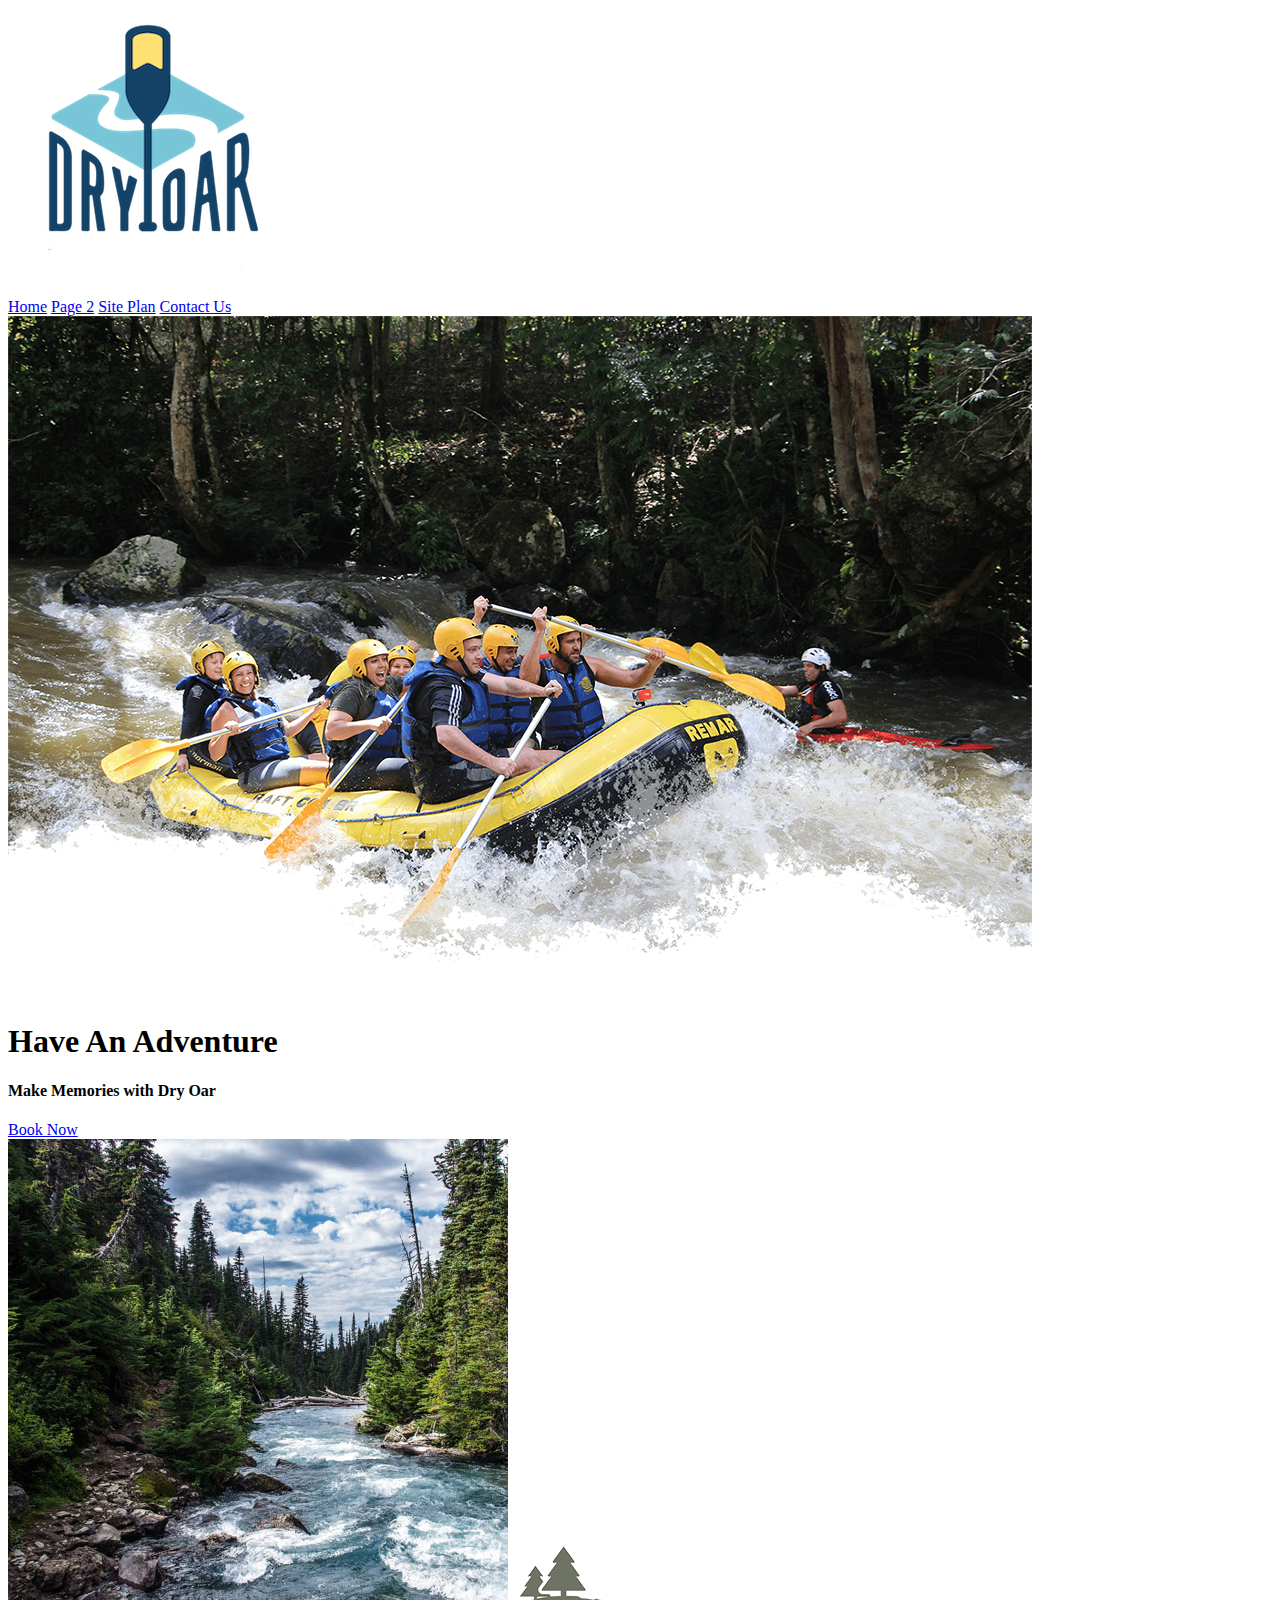
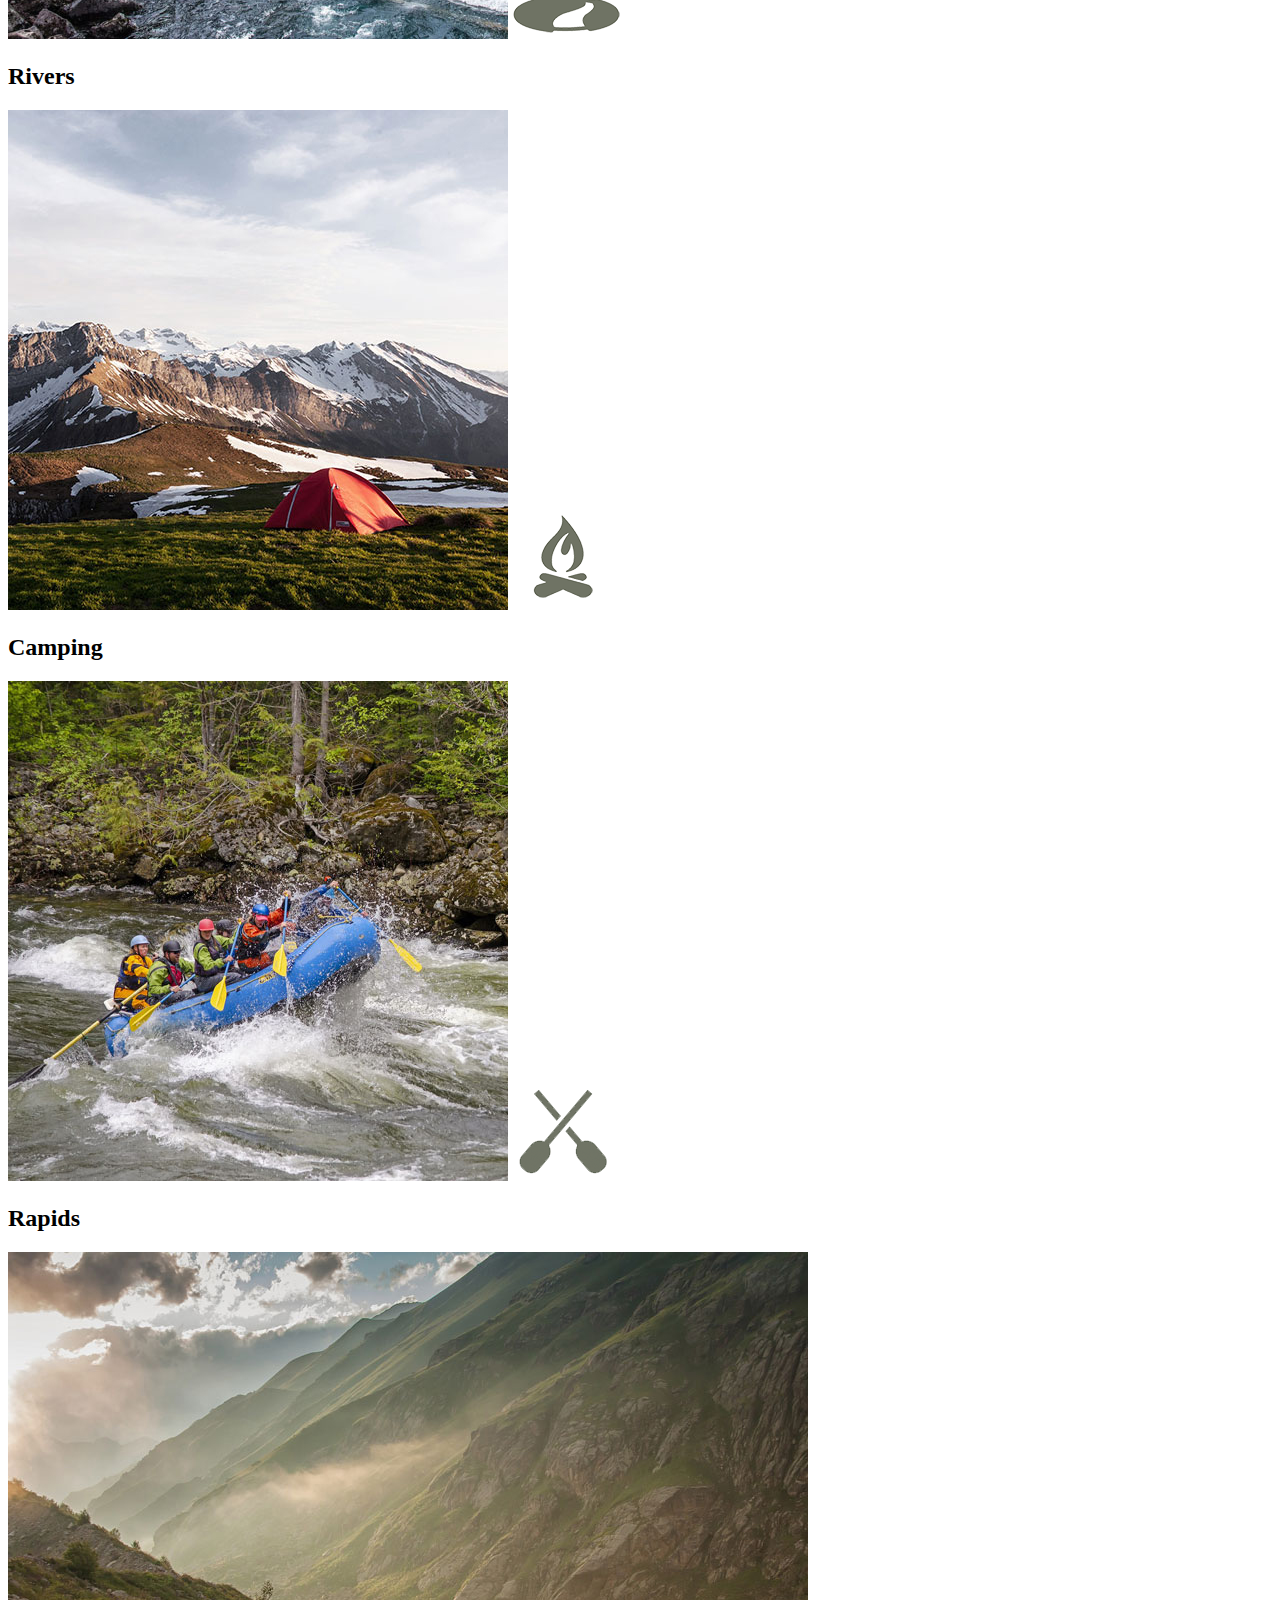
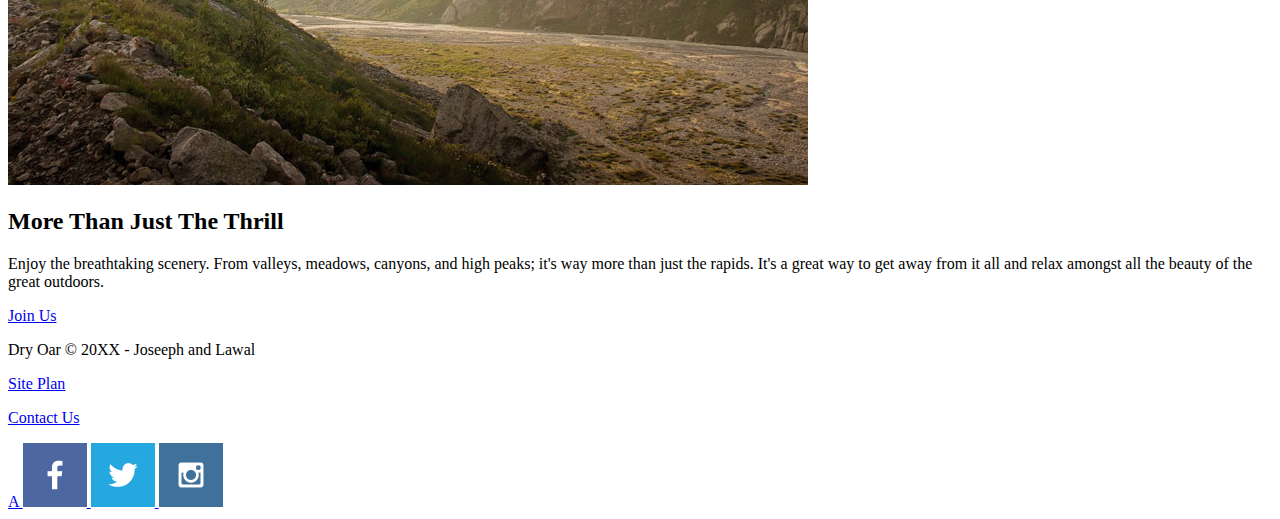
==== wwr/index.html @ 2966af1a "water rafting vcation" ====
<!DOCTYPE html>
<html lang="en">
<head>
    <meta charset="UTF-8">
    <meta http-equiv="X-UA-Compatible" content="IE=edge">
    <meta name="viewport" content="width=device-width, initial-scale=1.0">
    <title>Whitewater Rafting Vacations | Dry Oar Boating | Home</title>
</head>
<body>
    <header>
        <a id="logo_link" href="index.html">
            <img class="logo" src="images/logo.png" alt="Dry Oar Logo">
        </a>
        <nav>
            <a href="index.html">Home</a>
            <a href="#">Page 2</a>
            <a href="site-plan-rafting.html">Site Plan</a>
            <a href="contactus.html">Contact Us</a>
        </nav>
    </header>
    <div id="hero"> 
        <div id="hero-box">
            <img id="hero-img" src="images/hero.png" alt="People enjoying white water rafting"> 
        </div>
        <section id="hero-msg">
            <h1 class="home-title">Have An Adventure</h1>
            <h4>Make Memories with Dry Oar </h4>
            <div class='button-box'>
                <a class='book' href="contactus.html">Book Now</a>
            </div>
        </section>
    </div>
    <main class="home-grid">
</main>
</body>
    <section class="rivers-card">
        <img class="card-img" src="images/rivers.jpg" alt="river in forest">
        <img class="icon" src="images/river_icon.png" alt="river icon">
        <h2>Rivers</h2>
    </section>
    <section class="camping-card">
        <img class="card-img" src="images/camping.jpg" alt="tent in mountains">
        <img class="icon" src="images/fire_icon.png" alt="fire icon">
        <h2>Camping</h2>
    </section>
    <section class="rapids-card">
        <img class="card-img" src="images/rapids.jpg" alt="rafting boat">
        <img class="icon" src="images/oars.png" alt="oars icon">
        <h2>Rapids</h2>
    </section>
    <img class="mountains" src="images/mountains.jpg" alt="Misty mountains">
    <section class="msg">
        <h2>More Than Just The Thrill</h2>
        <p>Enjoy the breathtaking scenery. From valleys, meadows, canyons, and high peaks; it's way more than just the rapids. It's a great way to get away from it all and relax amongst all the beauty of the great outdoors. </p>
        <a class='join' href="rivers.html">Join Us</a>
    </section>
</main>
<footer>
    <p>Dry Oar &copy; 20XX - Joseeph and Lawal</p>
    <p><a href="site-plan-rafting.html">Site Plan</a></p>
    <p><a href="contactus.html">Contact Us</a></p>
    <div class="social">
        <a href="https://facebook.com">A
            <img src="images/facebook.png" alt="fb icon">
        </a>
        <a href="https://twitter.com">
            <img src="images/twitter.png" alt="twitter icon">
        </a>
        <a href="https://instagram.com">
            <img src="images/instagram.png" alt="instagram icon">
        </a>
    </div>
</footer>
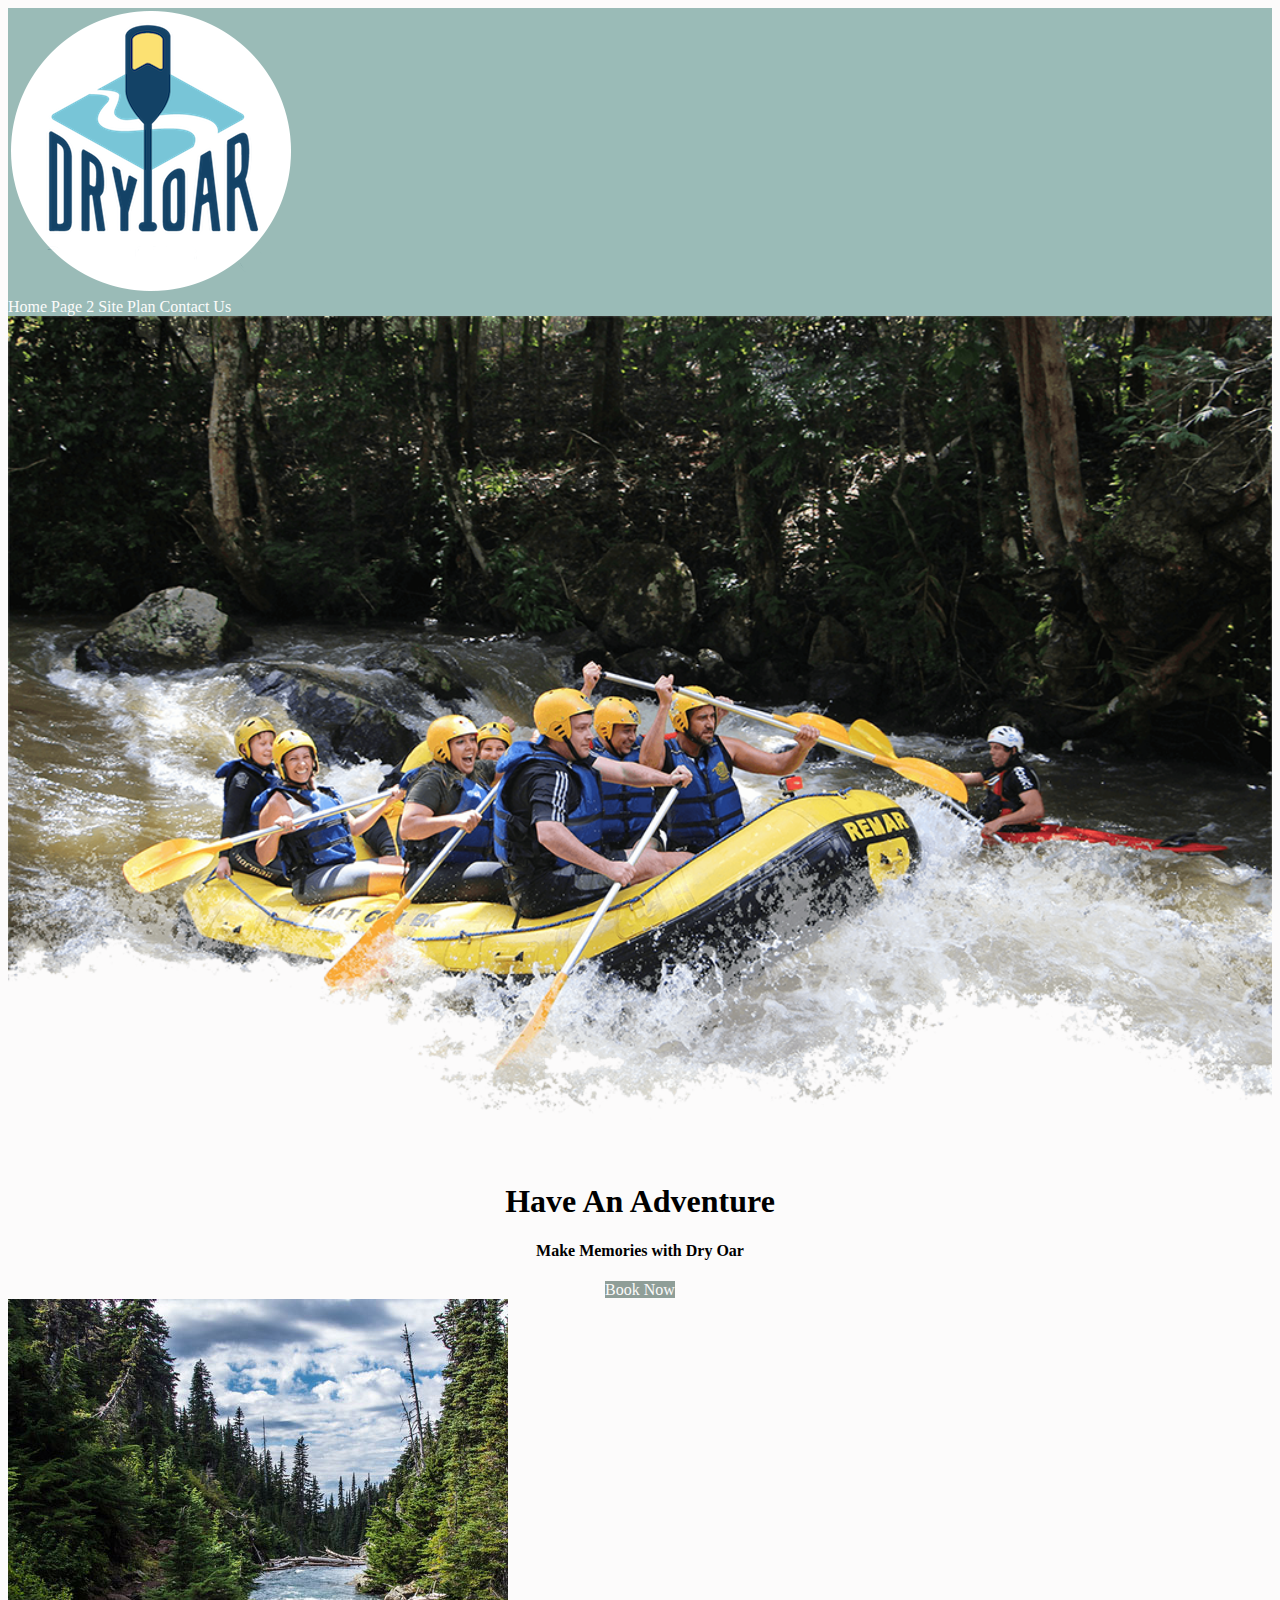
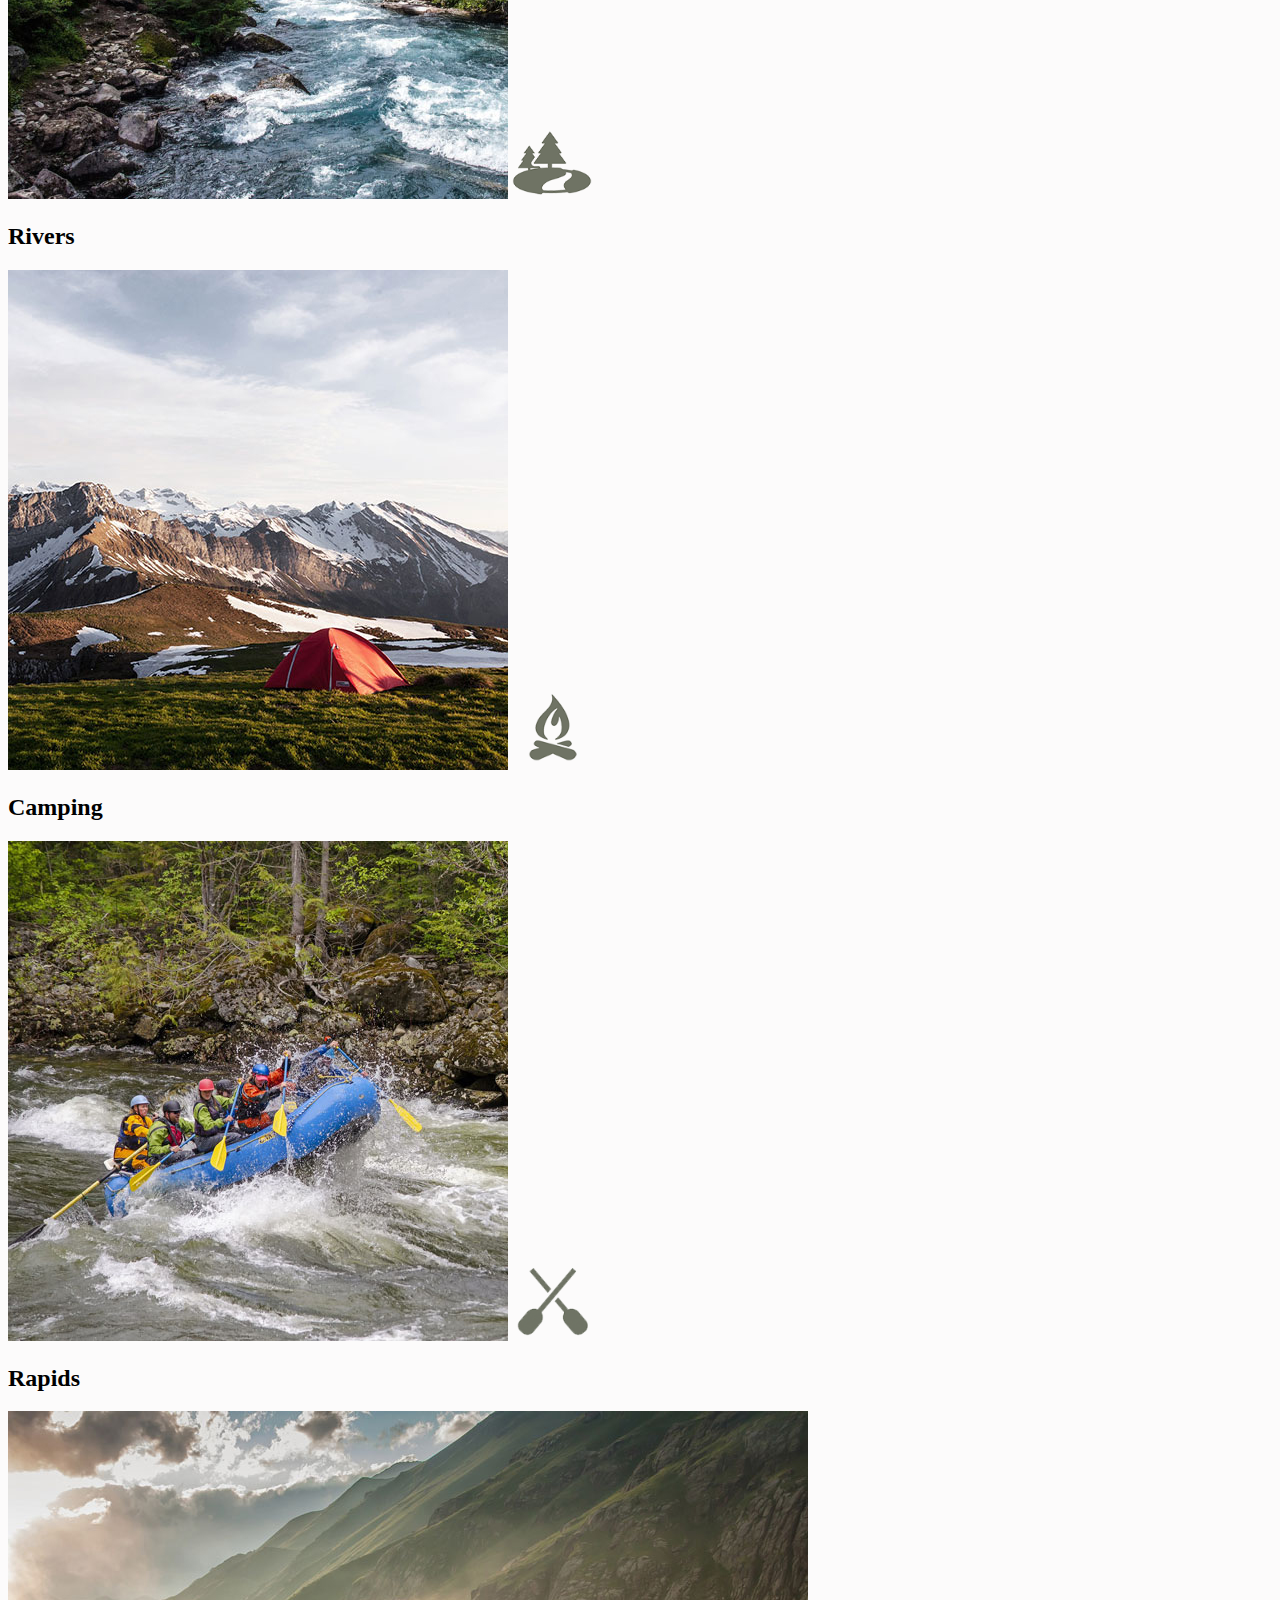
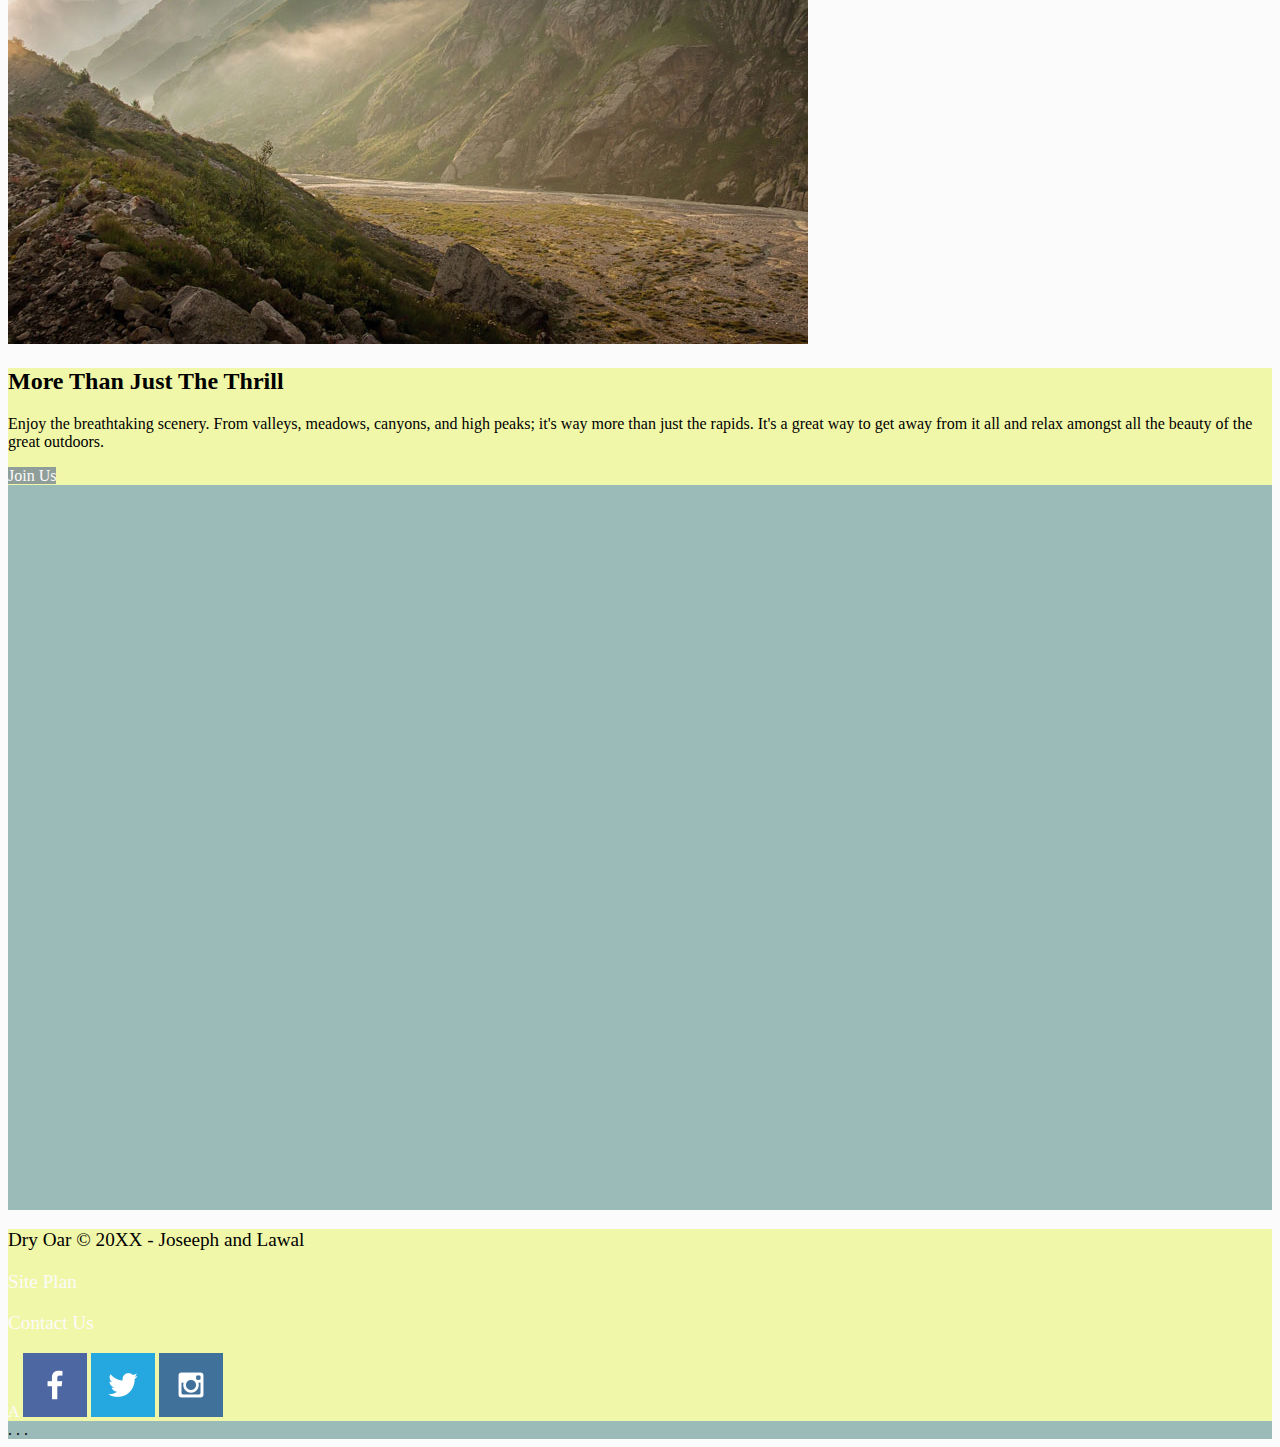
==== commit 0b4b7cbe: "style.css" ====
--- a/wwr/index.html
+++ b/wwr/index.html
@@ -1,6 +1,7 @@
 <!DOCTYPE html>
 <html lang="en">
 <head>
+    <link rel="stylesheet" href="styles/style.css">
     <meta charset="UTF-8">
     <meta http-equiv="X-UA-Compatible" content="IE=edge">
     <meta name="viewport" content="width=device-width, initial-scale=1.0">
@@ -54,6 +55,9 @@
         <p>Enjoy the breathtaking scenery. From valleys, meadows, canyons, and high peaks; it's way more than just the rapids. It's a great way to get away from it all and relax amongst all the beauty of the great outdoors. </p>
         <a class='join' href="rivers.html">Join Us</a>
     </section>
+    <div id="background">
+        
+    </div>
 </main>
 <footer>
     <p>Dry Oar &copy; 20XX - Joseeph and Lawal</p>
@@ -70,4 +74,11 @@
             <img src="images/instagram.png" alt="instagram icon">
         </a>
     </div>
-</footer>+</footer>
+<body>
+    <div id="content">
+        <header>
+    . . .
+        </footer>
+    </div>
+</body>--- a/wwr/styles/style.css
+++ b/wwr/styles/style.css
@@ -0,0 +1,71 @@
+content{
+    max-width: 1600px;
+    margin: 0 auto;
+    text-align: center; 
+  }
+nav a {
+    text-align: center;
+  }
+#hero-msg h1, #hero-msg h4 {
+    text-align: center;
+  }
+.button-box {
+    text-align: center;
+  }
+main section {
+    text-align: center;
+  }
+#background {
+    height: 725px;
+}
+body {
+    background-color: #fcfbfb; 
+}
+header {
+    background-color: rgb(154, 187, 183); 
+}
+nav a:hover {
+    background-color: black; 
+}
+.book, .join {
+    background-color: #8f9e98; 
+}
+.book:hover, .join:hover {
+    background-color: #fcfbfb; 
+}
+#background {
+    background-color: rgb(154, 187, 183);
+}
+.msg {
+    background-color: rgb(241, 247, 169);
+}
+footer {
+    background-color: rgb(241, 247, 169);
+}
+.icon {
+    width: 80px;
+}
+#hero-img {
+    width: 100%;
+}
+nav a {
+    text-align: center;
+    color: #fcfbfb;
+    text-decoration: none;
+} 
+.book, .join {
+    text-align: center;
+    color: #fcfbfb;
+    text-decoration: none;
+}
+footer a {
+    text-align: center;
+    color: #fcfbfb;
+    text-decoration: none;
+}
+footer p {
+    font-size: 1.2em;
+}  
+footer p a:hover {
+    text-decoration: underline;
+}    
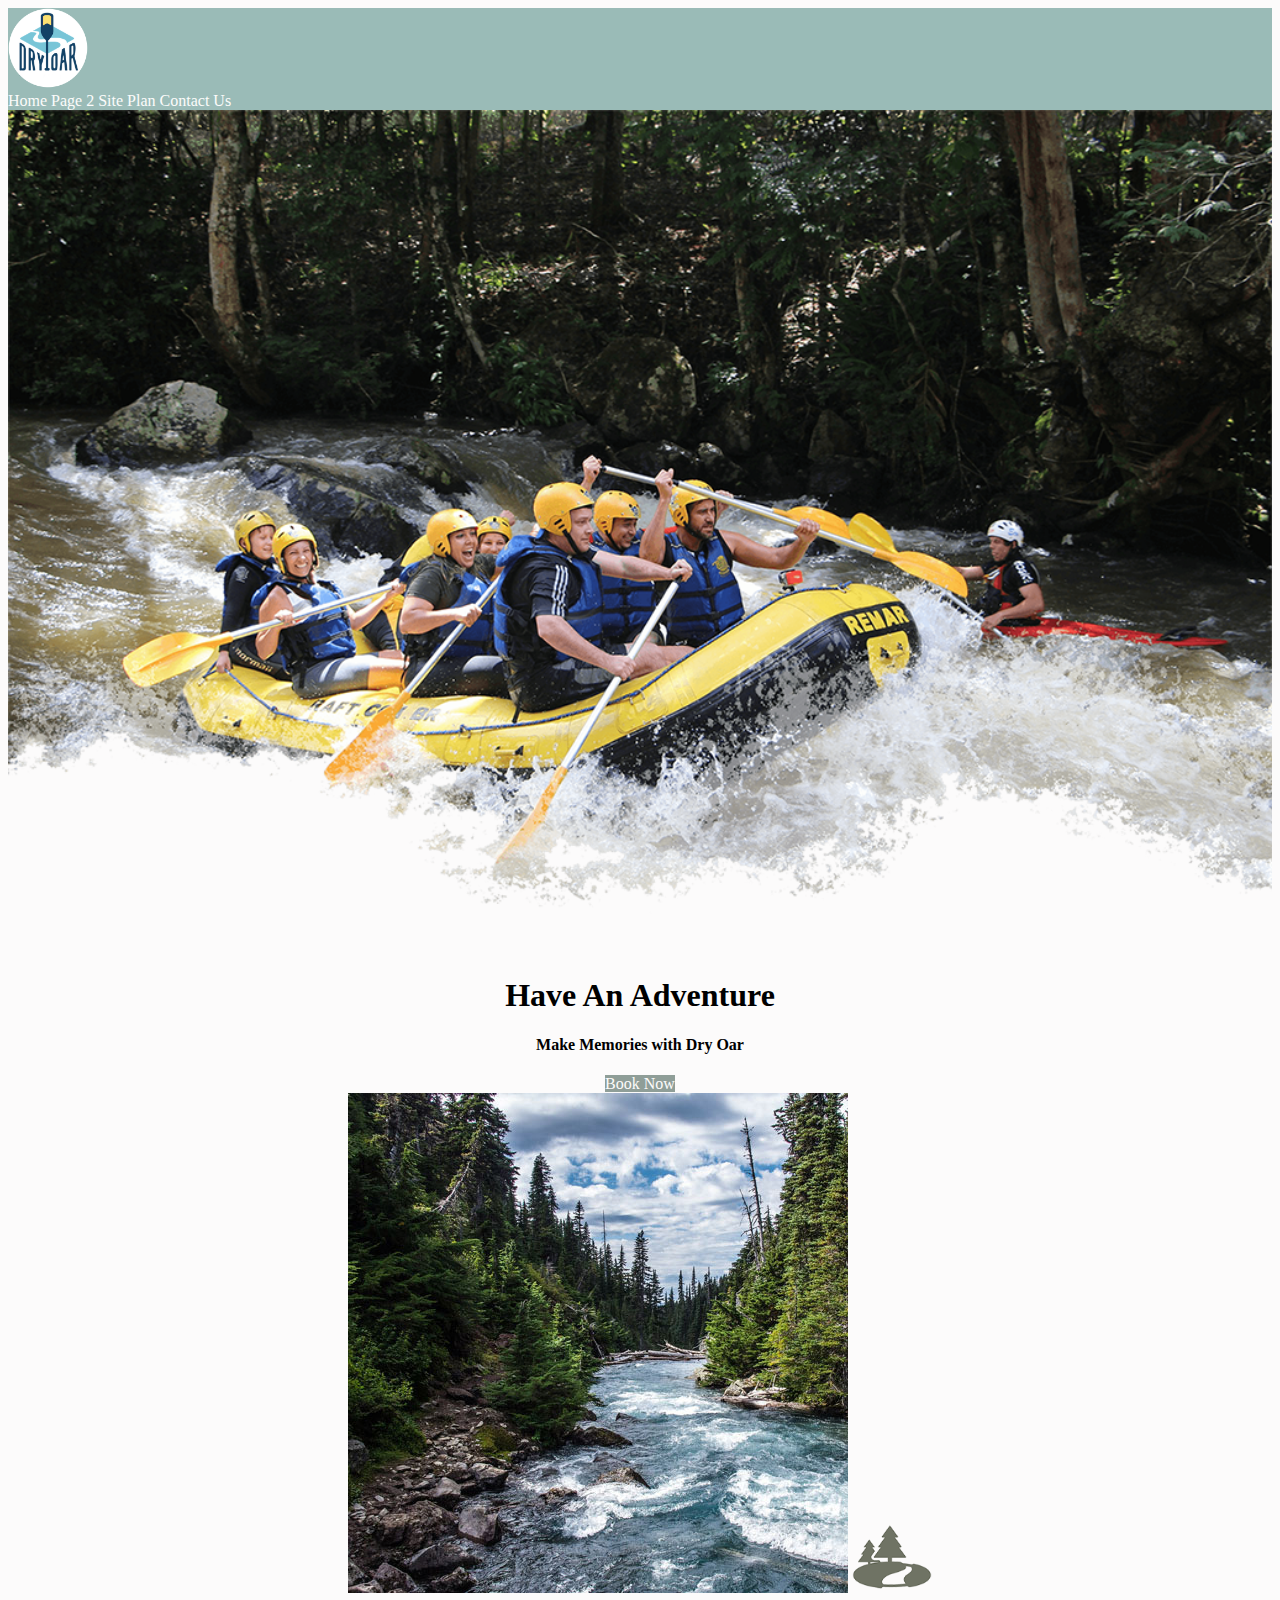
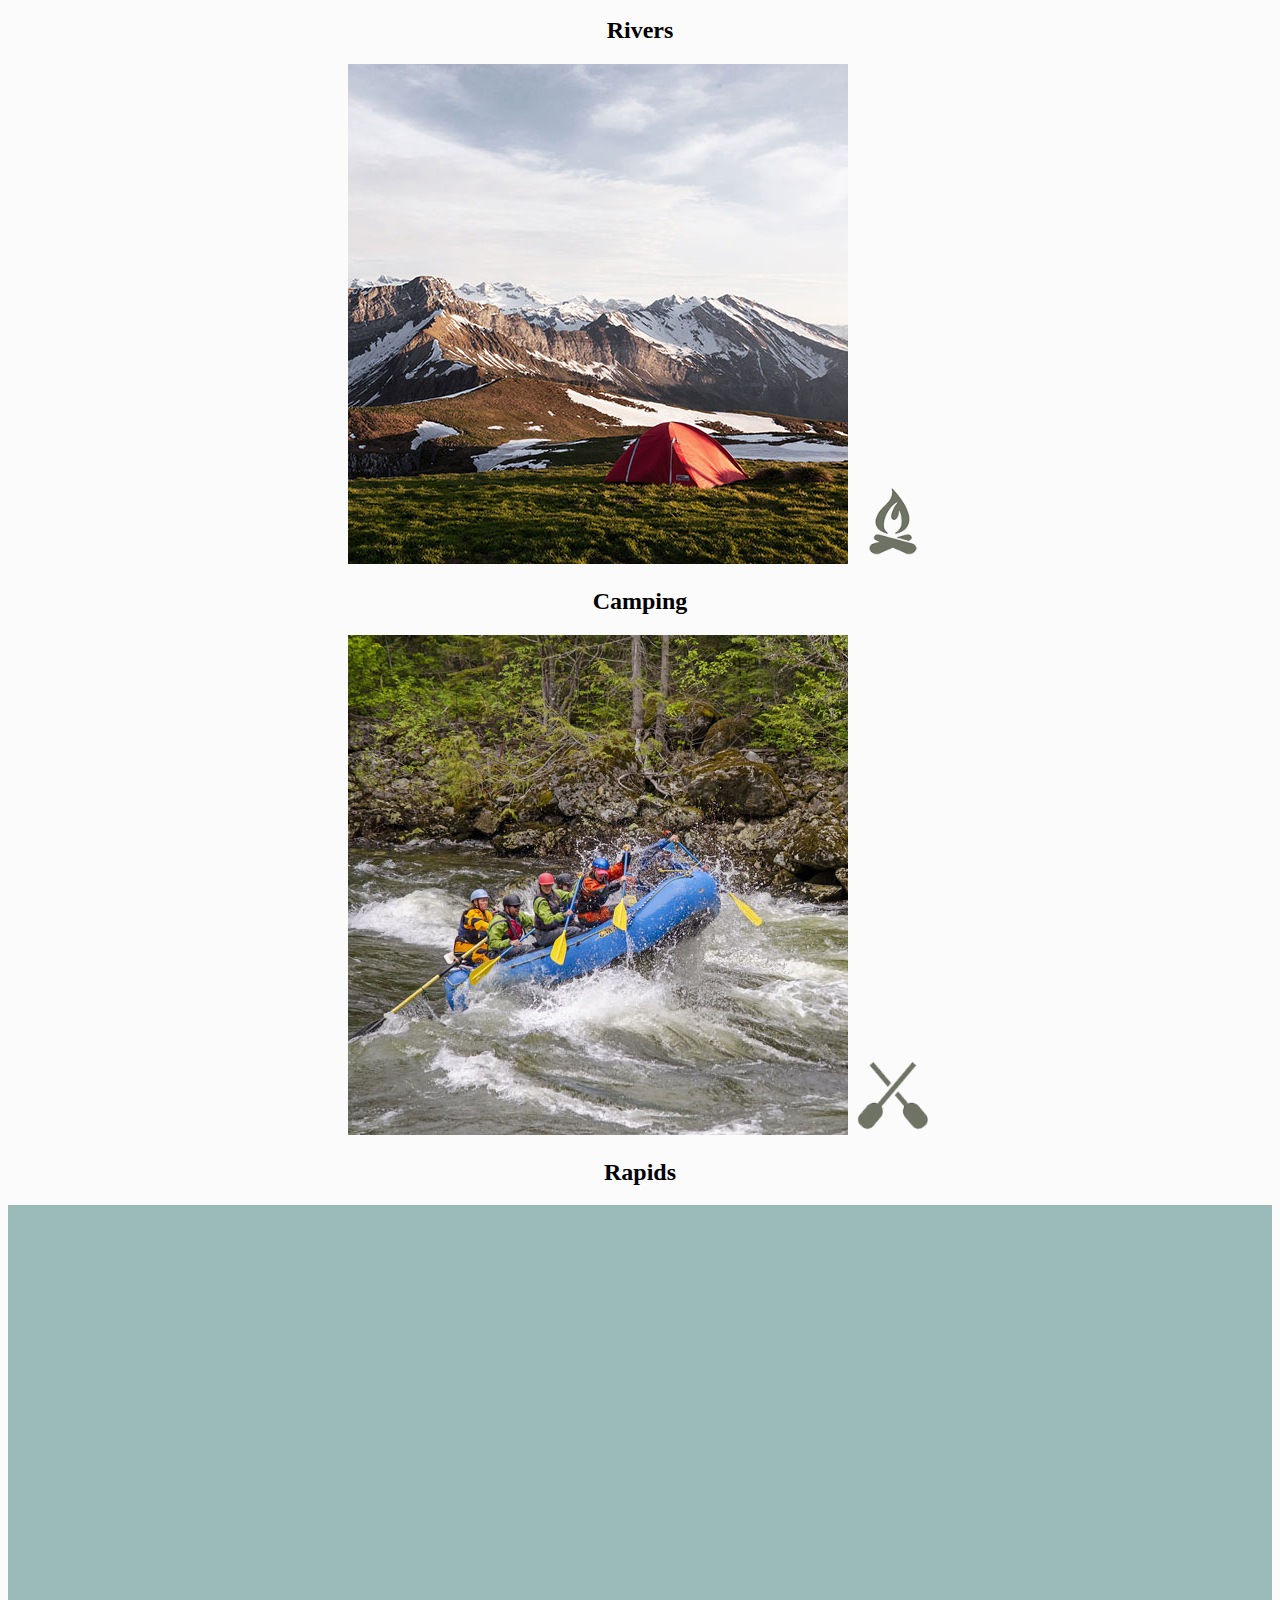
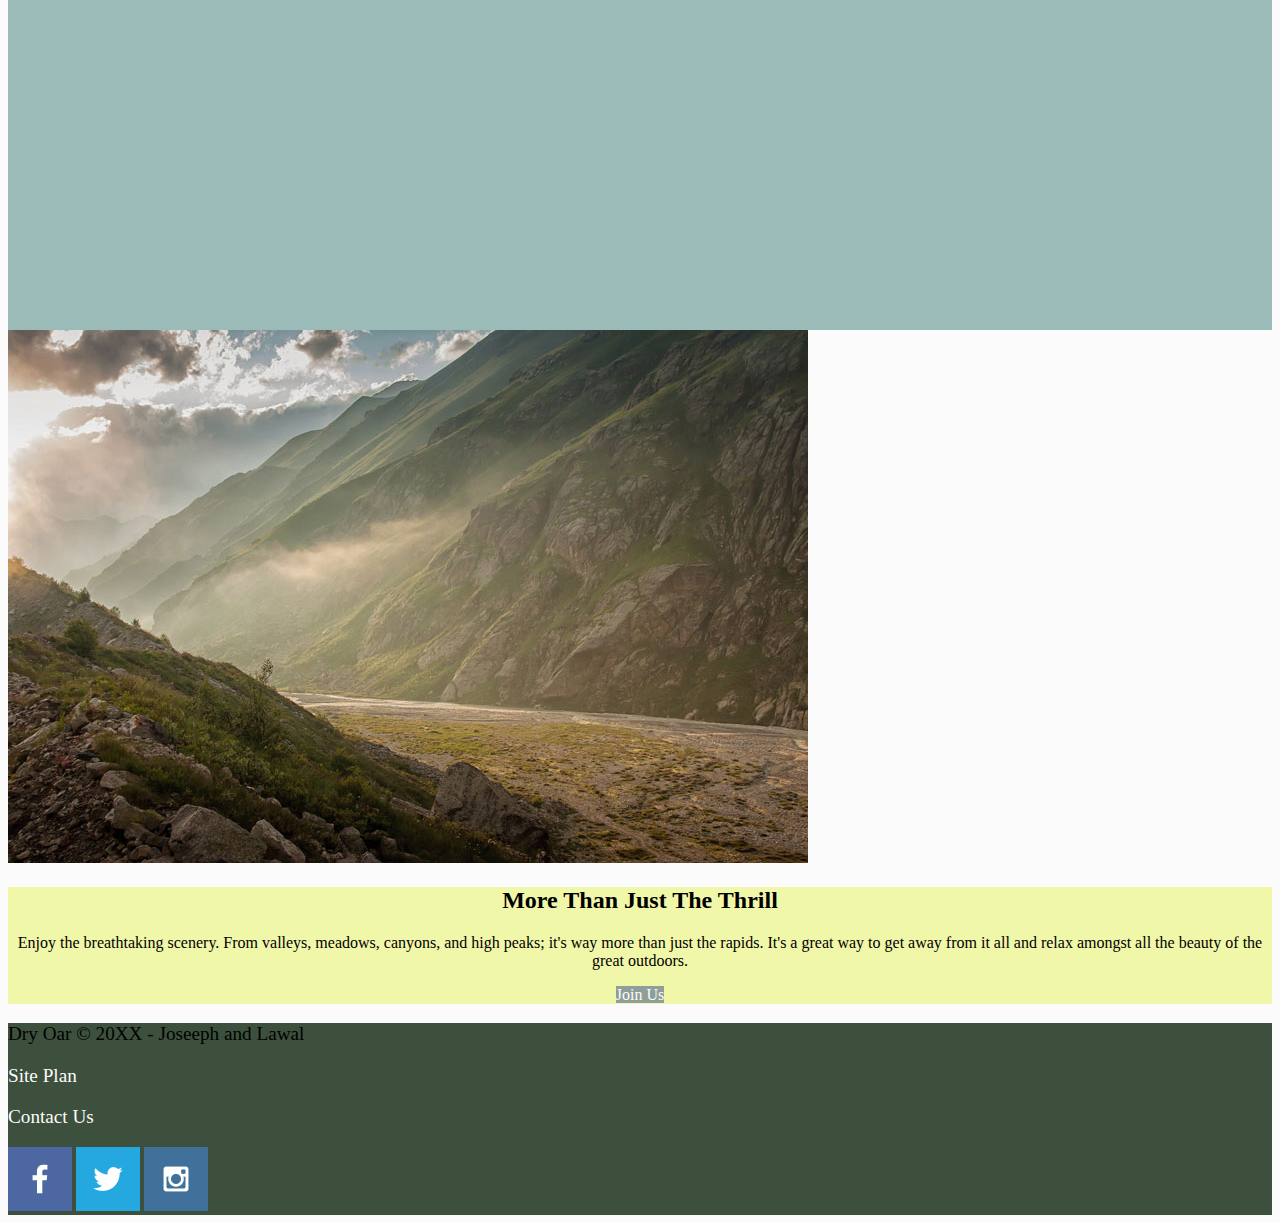
==== commit d495fa19: "style.css" ====
--- a/wwr/index.html
+++ b/wwr/index.html
@@ -32,8 +32,7 @@
         </section>
     </div>
     <main class="home-grid">
-</main>
-</body>
+
     <section class="rivers-card">
         <img class="card-img" src="images/rivers.jpg" alt="river in forest">
         <img class="icon" src="images/river_icon.png" alt="river icon">
@@ -49,36 +48,30 @@
         <img class="icon" src="images/oars.png" alt="oars icon">
         <h2>Rapids</h2>
     </section>
+    <div id="background">
+
+    </div>
     <img class="mountains" src="images/mountains.jpg" alt="Misty mountains">
     <section class="msg">
         <h2>More Than Just The Thrill</h2>
         <p>Enjoy the breathtaking scenery. From valleys, meadows, canyons, and high peaks; it's way more than just the rapids. It's a great way to get away from it all and relax amongst all the beauty of the great outdoors. </p>
         <a class='join' href="rivers.html">Join Us</a>
     </section>
-    <div id="background">
-        
-    </div>
 </main>
 <footer>
     <p>Dry Oar &copy; 20XX - Joseeph and Lawal</p>
     <p><a href="site-plan-rafting.html">Site Plan</a></p>
     <p><a href="contactus.html">Contact Us</a></p>
     <div class="social">
-        <a href="https://facebook.com">A
+        <a href="https://facebook.com" target="_blank">
             <img src="images/facebook.png" alt="fb icon">
         </a>
-        <a href="https://twitter.com">
+        <a href="https://twitter.com" target="_blank">
             <img src="images/twitter.png" alt="twitter icon">
         </a>
-        <a href="https://instagram.com">
+        <a href="https://instagram.com" target="_blank">
             <img src="images/instagram.png" alt="instagram icon">
         </a>
     </div>
 </footer>
-<body>
-    <div id="content">
-        <header>
-    . . .
-        </footer>
-    </div>
-</body>+</html>--- a/wwr/styles/style.css
+++ b/wwr/styles/style.css
@@ -1,4 +1,4 @@
-content{
+#content{
     max-width: 1600px;
     margin: 0 auto;
     text-align: center; 
@@ -40,9 +40,12 @@
     background-color: rgb(241, 247, 169);
 }
 footer {
-    background-color: rgb(241, 247, 169);
+    background-color: rgb(61, 80, 61);
 }
 .icon {
+    width: 80px;
+}
+.logo {
     width: 80px;
 }
 #hero-img {
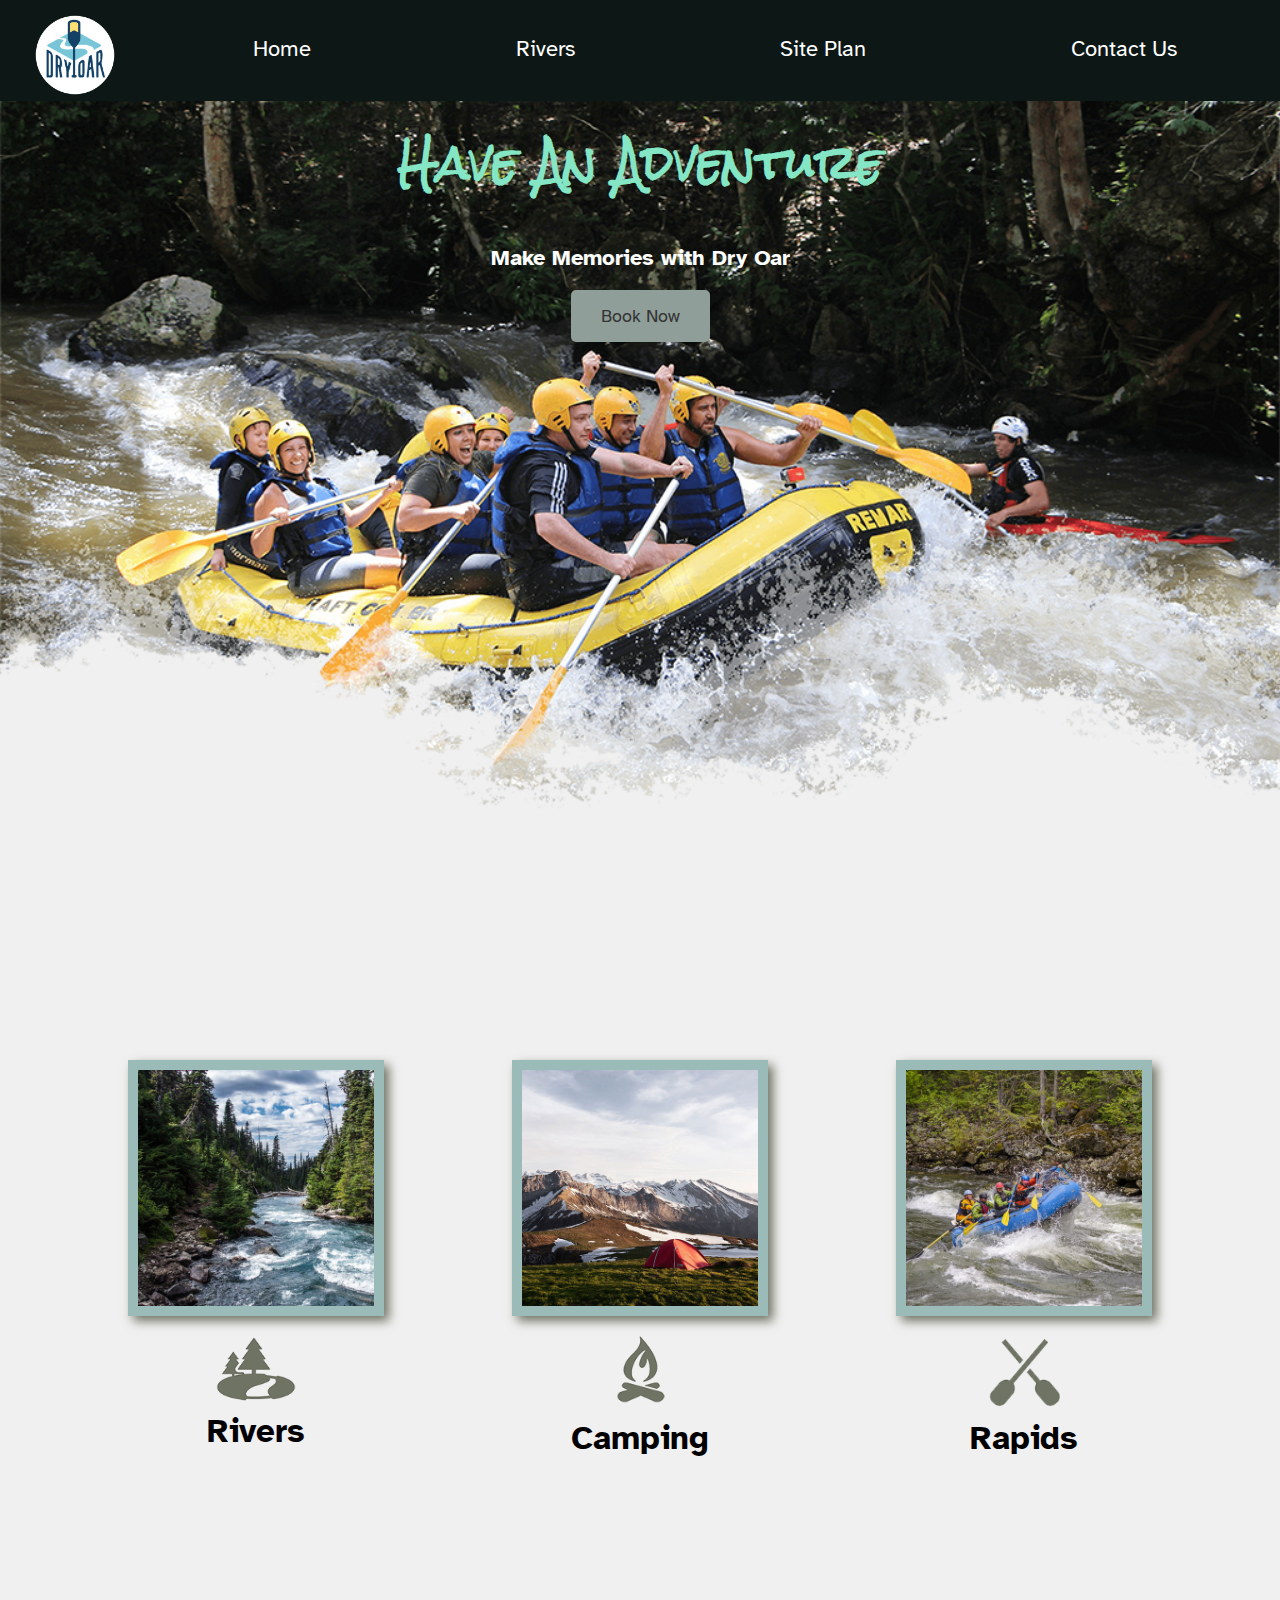
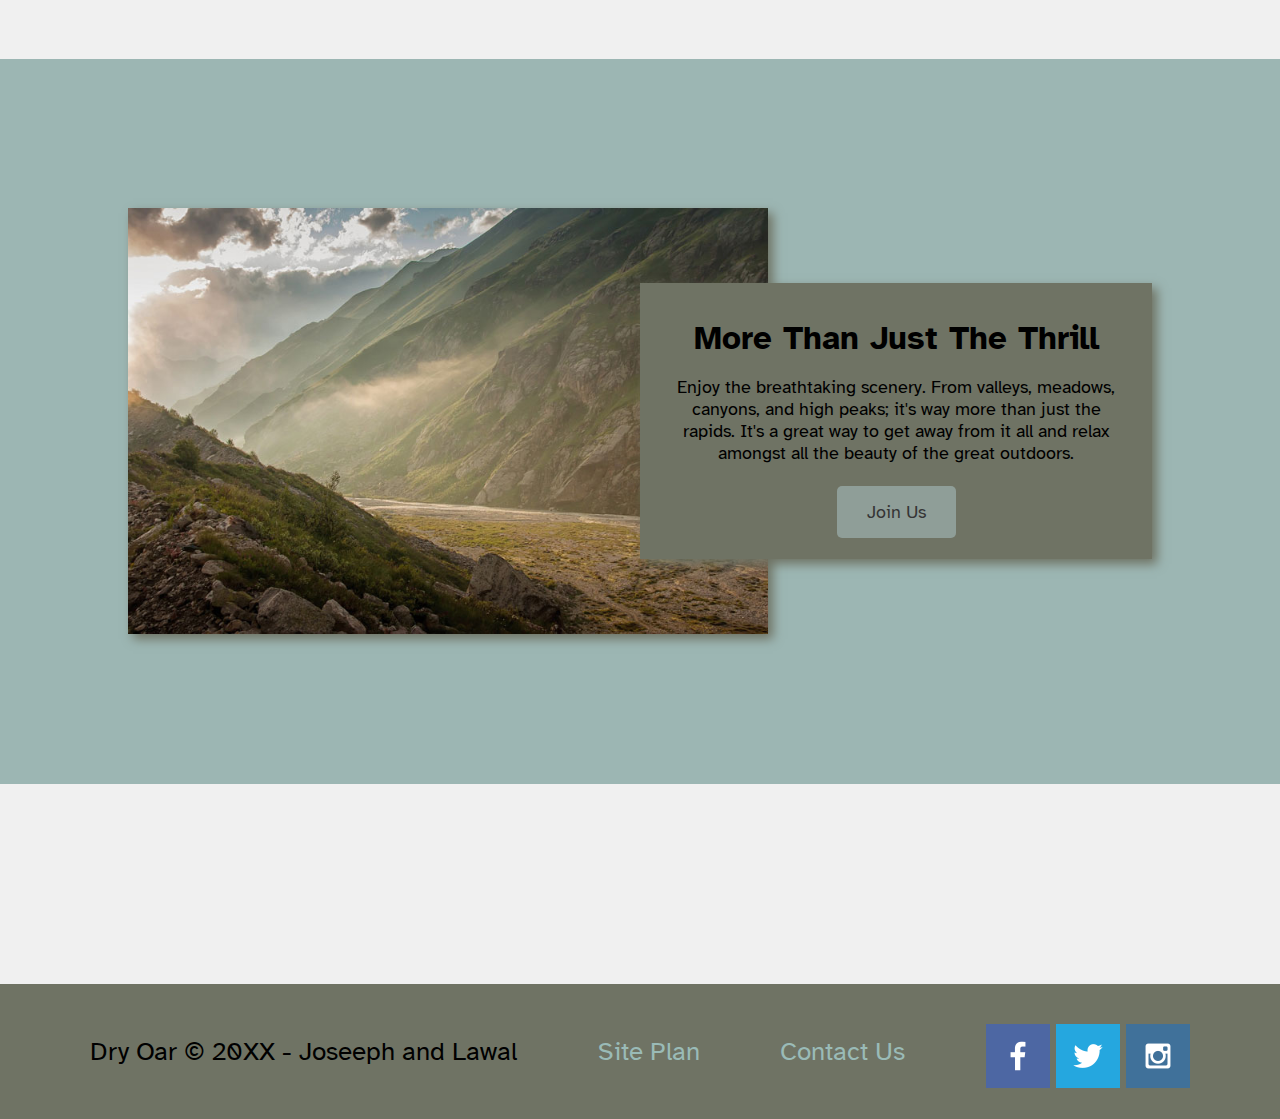
==== commit df60c434: "riversubpage" ====
--- a/wwr/index.html
+++ b/wwr/index.html
@@ -14,7 +14,7 @@
         </a>
         <nav>
             <a href="index.html">Home</a>
-            <a href="#">Page 2</a>
+            <a href="river.html">Rivers</a>
             <a href="site-plan-rafting.html">Site Plan</a>
             <a href="contactus.html">Contact Us</a>
         </nav>
@@ -74,4 +74,8 @@
         </a>
     </div>
 </footer>
+<body>
+<div id="content">
+</div>
+</body>
 </html>--- a/wwr/styles/style.css
+++ b/wwr/styles/style.css
@@ -1,3 +1,5 @@
+@import url('https://fonts.googleapis.com/css2?family=Atkinson+Hyperlegible&family=Open+Sans:wght@300&family=PT+Serif&family=Rock+Salt&display=swap');
+
 #content{
     max-width: 1600px;
     margin: 0 auto;
@@ -5,6 +7,9 @@
   }
 nav a {
     text-align: center;
+    color: #ffffff;
+    text-decoration: none;
+    padding: 35px;
   }
 #hero-msg h1, #hero-msg h4 {
     text-align: center;
@@ -19,56 +24,282 @@
     height: 725px;
 }
 body {
-    background-color: #fcfbfb; 
+    background-color: #f0f0f0; 
+    font-family: atkinson hyperlegible, sans-serif ;
+    font-size: 22px;
+    margin: 0;
+    padding: 0;
+}
+
+h2 {
+    margin: 0;
 }
 header {
-    background-color: rgb(154, 187, 183); 
+    background-color: rgb(13, 24, 22); 
+    display: grid;
+    grid-template-columns: 150px auto;
 }
 nav a:hover {
-    background-color: black; 
+    background-color: #acdad4; 
 }
 .book, .join {
     background-color: #8f9e98; 
+    color: rgb(53, 53, 53);
+    text-decoration: none;
+    font-size: 18px;
+    padding: 15px 30px;
+    margin-top: 50px;
+    text-align: center;
+    border-radius: 5px;
 }
 .book:hover, .join:hover {
-    background-color: #fcfbfb; 
+    background-color: #ffffff; 
 }
 #background {
-    background-color: rgb(154, 187, 183);
-}
-.msg {
-    background-color: rgb(241, 247, 169);
-}
-footer {
-    background-color: rgb(61, 80, 61);
+    background-color: rgb(156, 182, 179);
 }
 .icon {
     width: 80px;
+    padding-top: 10px;
 }
 .logo {
     width: 80px;
+    padding-top: 10px;
 }
 #hero-img {
     width: 100%;
 }
-nav a {
-    text-align: center;
-    color: #fcfbfb;
-    text-decoration: none;
-} 
-.book, .join {
-    text-align: center;
-    color: #fcfbfb;
-    text-decoration: none;
-}
+
 footer a {
     text-align: center;
-    color: #fcfbfb;
+    color:  rgb(154, 187, 183);
     text-decoration: none;
 }
 footer p {
     font-size: 1.2em;
 }  
+
 footer p a:hover {
     text-decoration: underline;
-}    
+}  
+
+.home-title{
+    font-family: rock salt, sans-serif ;
+    font-size: 2em;
+    margin-top: 10px;
+}
+
+.msg p {
+    padding-bottom: 15px;
+    font-size: .8em;
+}
+
+
+footer .social img {
+    padding-top: 15px;
+}
+
+#logo_link {
+    padding-top: 5px;
+    justify-self: center;
+    align-self: center;
+}
+.rivers-card, .camping-card, .rapids-card {
+    margin: 200px 0;
+
+}
+.card-img {
+    border: 10px solid  rgb(154, 187, 183);
+    transition: transform .5s;
+    box-shadow: 5px 5px 10px #6f7364;
+
+}
+main section img{
+    box-sizing: border-box;
+}
+nav {
+    display: flex;
+    justify-content: space-around;
+}
+#hero {
+    display: grid;
+    grid-template-columns: 1fr 3fr 1fr;
+    margin-top: -100px;
+}
+#hero-box {
+    grid-column: 1/4;
+    grid-row: 1/3;
+    z-index: -1;
+}
+#hero-msg h4 {
+    color: white;
+}
+#hero-msg {
+    grid-column: 2/3;
+    grid-row: 1/2;
+    margin-top: 100px;
+    color: #84e6c5;
+}
+.card-img, .mountains {
+    width: 100%;
+}
+.home-grid {
+    display: grid;
+    grid-template-columns: 1fr 1fr 1fr 1fr 1fr 1fr 1fr 1fr 1fr 1fr;
+}
+.rivers-card{
+    grid-column: 2/4;
+    grid-row: 2/3;
+}
+.camping-card{
+    grid-column: 5/7;
+    grid-row: 2/3;
+}
+.rapids-card{
+    grid-column: 8/10;
+    grid-row: 2/3;
+}
+#background {
+    grid-column: 1/11;
+    grid-row: 4/9;
+}
+.mountains {
+    width: 100%;
+    grid-column: 2/7;
+    grid-row: 5/8;
+    box-shadow: 5px 5px 10px #6f7364;
+}
+.msg {
+    background-color: #6f7364;
+    padding: 35px;
+    grid-column: 6/10;
+    grid-row: 6/7;
+    box-shadow: 5px 5px 10px #6f7364;
+}
+
+footer {
+    background-color: #6f7364;
+    padding: 25px 50px;
+    margin-top: 200px; 
+    display: flex;
+    justify-content: space-around;
+    align-items: center;
+}
+.card-img:hover {
+    opacity: .6;
+    transform: scale(1.1);
+}
+/*Subpage --> Rivers*/
+#hero-box-rivers {
+    grid-column: 1/4;
+    grid-row: 2/4;
+  }
+  #hero-img-riv {
+    width: 30%;
+    position: absolute;
+    margin-top: 100px;
+    margin-right: 100px;
+    
+  }
+  .ykk{
+    width: 200px;
+    height:auto;
+    border: 1px solid rgb(216, 230, 216);
+    padding: 2px;
+    box-shadow: 0 0 15px grey;
+    float: right;
+    margin: 0 0 1rem 1rem;
+    left: 20%;
+     
+
+    
+  }
+  #hero-msg-riv h1, #hero-msg-riv h4 {
+    text-align: center;
+    color: rgb(27, 12, 61);
+    font-family: Rubik, Helvetica, sans-serif;
+  }
+  #hero-msg-riv {
+    margin-top: 100px;
+  }
+  #hero-msg-riv {
+    grid-column: 2/3;
+    grid-row: 1/2;
+    margin-top: 100px;
+  }
+  .home-grid-rivers {
+    display: grid;
+    grid-template-columns: 1fr 1fr 1fr 1fr 1fr 1fr;
+    gap: 50px;
+    margin-left: 4%;
+    margin-right: 4%;
+  }
+  .salmon-river, .canyon-arizona {
+    margin: 100px 0;
+  }
+  .salmon-river {
+    grid-column: 1/3;
+    grid-row: 2/3;
+  }
+
+  .canyon-arizona {
+    grid-column: 5/7;
+    grid-row: 2/3;
+  }
+  .card-img-riv {
+    border: 10px solid #ffffff;
+    width: 100%;
+    height: 30%;
+    transition: transform .5s;
+    box-shadow: 5px 5px 10px #6f7364;
+    margin-top: 10%;
+    margin-bottom: 10%; 
+  }
+  .card-img-riv:hover {
+    opacity: .6;
+    transform: scale(1.1);
+  }
+.yj{
+    background-color: rgb(154, 187, 183);
+}
+@media screen and (max-width: 900px) {
+    #hero, .home-grid {
+        display: block;
+        height: auto;
+    }
+    nav, footer {
+        flex-direction: column;
+    }
+    nav a {
+        display: block;
+        padding: 15px;
+    }
+    #hero {
+        margin-top: 0;
+    }
+    #hero-msg {
+        margin-top: 0;
+    }
+    #hero-msg h4 {
+        display: none;
+    }
+    .home-title {
+        font-size: 25px;
+        color: #6f7364;
+    }
+    .rivers-card, .camping-card, .rapids-card { 
+        margin: 50px auto;
+        width: 60%;
+    }
+    #background {
+        display: none;
+    }
+    .mountains, .msg {
+        width: 80%;
+        display: block;
+        margin: 0 auto;
+    }
+    footer {
+        margin-top: 25px;
+    }
+}